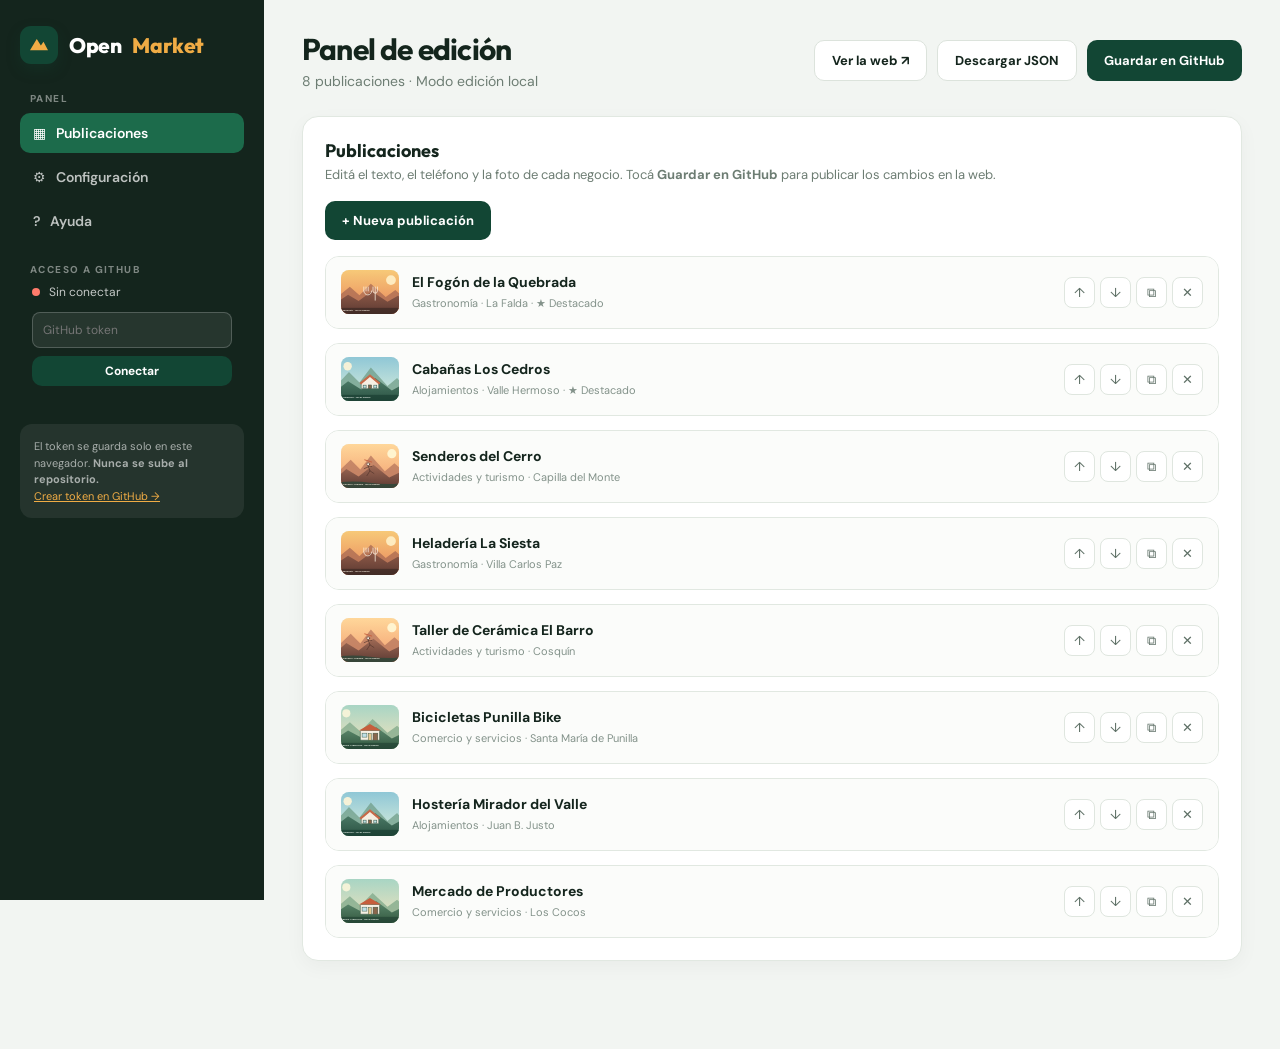
==== admin/index.html @ 12c9af03 "Open Market: sitio público y panel de edición" ====
<!doctype html>
<html lang="es">
<head>
  <meta charset="utf-8">
  <meta name="viewport" content="width=device-width, initial-scale=1">
  <meta name="robots" content="noindex, nofollow">
  <title>Administrar · Open Market</title>
  <link rel="icon" href="data:image/svg+xml,%3Csvg xmlns='http://www.w3.org/2000/svg' viewBox='0 0 64 64'%3E%3Crect width='64' height='64' rx='16' fill='%23124634'/%3E%3Cpath d='M10 44 26 20l10 14 7-9 11 19z' fill='%23f0ac45'/%3E%3C/svg%3E">
  <link rel="stylesheet" href="../assets/styles.css">
</head>
<body class="admin">
  <div class="admin__layout">
    <aside class="admin__side">
      <div class="brand"><span class="brand__mark"><svg viewBox="0 0 64 64" aria-hidden="true"><path d="M8 46 26 16l11 17 7-10 12 23z" fill="#f0ac45"/></svg></span>Open<span>Market</span></div>

      <div class="side-label">Panel</div>
      <nav class="side-nav" id="side-nav">
        <button class="is-active" data-tab="pubs"><span>▦</span><span>Publicaciones</span></button>
        <button data-tab="config"><span>⚙</span><span>Configuración</span></button>
        <button data-tab="help"><span>?</span><span>Ayuda</span></button>
      </nav>

      <div class="side-label">Acceso a GitHub</div>
      <div id="token-state" style="font-size:12px;color:rgba(255,255,255,.75);padding:0 12px">
        <span class="token-dot"></span> Sin conectar
      </div>
      <div style="padding:12px">
        <input id="token-input" type="password" placeholder="GitHub token" autocomplete="off" style="width:100%;border:1px solid rgba(255,255,255,.2);background:rgba(255,255,255,.08);color:#fff;border-radius:8px;padding:9px 10px;font-size:12px;outline:0">
        <button class="btn btn--primary btn--sm" id="token-connect" style="width:100%;justify-content:center;margin-top:8px">Conectar</button>
        <button class="btn btn--ghost btn--sm" id="token-logout" style="width:100%;justify-content:center;margin-top:6px;display:none">Desconectar</button>
      </div>

      <div class="side-note">
        El token se guarda solo en este navegador. <b>Nunca se sube al repositorio.</b><br>
        <a href="https://github.com/settings/tokens/new?scopes=repo&description=Open%20Market%20Admin" target="_blank" rel="noopener">Crear token en GitHub →</a>
      </div>
    </aside>

    <main class="admin__main">
      <div class="admin__top">
        <div>
          <h1>Panel de edición</h1>
          <p id="draft-status">Cargando publicaciones…</p>
        </div>
        <div class="admin__actions">
          <a class="btn btn--ghost" id="view-site" href="../index.html" target="_blank" rel="noopener">Ver la web ↗</a>
          <button class="btn btn--ghost" id="download-json">Descargar JSON</button>
          <button class="btn btn--primary" id="save-github">Guardar en GitHub</button>
        </div>
      </div>

      <div id="alert-zone"></div>

      <!-- PUBLICACIONES -->
      <section id="tab-pubs">
        <div class="panel">
          <h2>Publicaciones</h2>
          <p>Editá el texto, el teléfono y la foto de cada negocio. Tocá <b>Guardar en GitHub</b> para publicar los cambios en la web.</p>
          <div class="admin__actions" style="margin-bottom:16px">
            <button class="btn btn--primary" id="add-pub">+ Nueva publicación</button>
          </div>
          <div class="edit-list" id="edit-list"></div>
        </div>
      </section>

      <!-- CONFIGURACIÓN -->
      <section id="tab-config" style="display:none">
        <div class="panel">
          <h2>Textos y contacto del sitio</h2>
          <p>Estos datos aparecen en el inicio, el pie de página y el botón flotante de WhatsApp.</p>
          <div class="field-grid" id="config-fields">
            <div class="field"><label>Nombre del sitio</label><input data-config="siteName"></div>
            <div class="field"><label>Región / subtitle</label><input data-config="region"></div>
            <div class="field field--full"><label>Título principal</label><input data-config="heroTitle"><small>La palabra "Valle de Punilla" se muestra destacada en color.</small></div>
            <div class="field field--full"><label>Texto de bienvenida</label><textarea data-config="heroText"></textarea></div>
            <div class="field"><label>Título del bloque de contacto</label><input data-config="contactTitle"></div>
            <div class="field"><label>WhatsApp del organizador</label><input data-config="contactPhone"><small>Solo números, con código de área. Ej: 3541123456</small></div>
            <div class="field field--full"><label>Texto del bloque de contacto</label><input data-config="contactText"></div>
            <div class="field field--full"><label>Texto del pie de página</label><input data-config="footerText"></div>
            <div class="field field--full"><label>Rubros (separados por coma)</label><input data-config="categoriesCsv"><small>Definen los filtros que aparecen arriba de las publicaciones.</small></div>
          </div>
          <div class="edit-item__foot"><button class="btn btn--ghost" id="download-config">Descargar config.json</button><button class="btn btn--primary" id="save-config">Guardar configuración en GitHub</button></div>
        </div>
      </section>

      <!-- AYUDA -->
      <section id="tab-help" style="display:none">
        <div class="panel howto">
          <h2>Cómo usar Open Market</h2>
          <p>Pasos para publicar y editar sin Know-how técnico.</p>
          <ol>
            <li>Creá un token de GitHub con permiso <code>repo</code> (marcado arriba a la izquierda) y pegalo en "Conectar".</li>
            <li>En <b>Publicaciones</b>, tocá una existente o presioná <b>+ Nueva publicación</b>.</li>
            <li>Cargá título, rubro, localidad, descripción y <b>teléfono con código de área</b>. Ese número es el que se ve debajo de la foto.</li>
            <li>En <b>Foto</b>, elegí una imagen de tu computadora (se reduce automáticamente) o pegá una URL. Al tocar la foto en la web se abre WhatsApp con ese número.</li>
            <li>Activá <b>Destacado</b> si querés que aparezca primero.</li>
            <li>Presioná <b>Guardar en GitHub</b>. En pocos segundos los cambios se ven en la web pública.</li>
          </ol>
          <div class="alert alert--info">
            <b>Sin token también podés trabajar:</b> los cambios se guardan como borrador en este navegador y podés bajar el archivo con "Descargar JSON". Para publicar, necesitás conectar el token.
          </div>
          <p>La web pública es <b id="help-url">playok24.github.io/open-market</b> y este panel está en <b id="help-admin-url">/admin/</b>.</p>
        </div>
      </section>
    </main>
  </div>

  <div class="statusbar" id="statusbar"></div>
  <script src="../assets/admin.js"></script>
</body>
</html>
---- assets/styles.css ----
@import url('https://fonts.googleapis.com/css2?family=Outfit:wght@400;500;600;700;800&family=DM+Sans:wght@400;500;600;700&display=swap');

:root {
  --ink: #14251d;
  --ink-soft: #4a5b52;
  --green: #124634;
  --green-2: #1c6b4b;
  --green-soft: #e6f0e8;
  --sand: #f8f4ec;
  --paper: #fffdf9;
  --terracotta: #c65e3c;
  --terracotta-dark: #a5482c;
  --sun: #f0ac45;
  --line: #e7e1d5;
  --shadow: 0 18px 45px rgba(20, 37, 29, .09);
  --radius: 18px;
  --font-display: 'Outfit', 'Segoe UI', system-ui, sans-serif;
  --font-body: 'DM Sans', 'Segoe UI', system-ui, sans-serif;
}

* { box-sizing: border-box; }

html { scroll-behavior: smooth; }

body {
  margin: 0;
  background: var(--sand);
  color: var(--ink);
  font-family: var(--font-body);
  -webkit-font-smoothing: antialiased;
}

a { color: inherit; text-decoration: none; }
img { max-width: 100%; display: block; }
button, input, textarea, select { font: inherit; }
button { cursor: pointer; }

.wrap { width: min(1180px, calc(100% - 40px)); margin: 0 auto; }

/* ---------- Header ---------- */
.site-header {
  position: sticky;
  top: 0;
  z-index: 50;
  background: rgba(248, 244, 236, .88);
  backdrop-filter: blur(14px);
  border-bottom: 1px solid rgba(20, 37, 29, .07);
}

.site-header .wrap {
  height: 74px;
  display: flex;
  align-items: center;
  justify-content: space-between;
  gap: 20px;
}

.brand { display: flex; align-items: center; gap: 11px; font-family: var(--font-display); font-weight: 800; font-size: 21px; letter-spacing: -.4px; }
.brand__mark { width: 38px; height: 38px; border-radius: 11px; background: var(--green); display: grid; place-items: center; box-shadow: 0 6px 14px rgba(18,70,52,.25); }
.brand__mark svg { width: 24px; height: 24px; }
.brand span { color: var(--terracotta); }

.nav { display: flex; align-items: center; gap: 26px; font-size: 14px; font-weight: 600; color: var(--ink-soft); }
.nav a:hover { color: var(--green); }
.nav__admin { display: inline-flex; align-items: center; gap: 7px; padding: 9px 15px; border: 1px solid var(--line); border-radius: 999px; background: var(--paper); color: var(--ink); }
.nav__admin:hover { border-color: var(--green-2); color: var(--green); }

/* ---------- Hero ---------- */
.hero { position: relative; overflow: hidden; background: linear-gradient(155deg, #103d2d 0%, #16563c 52%, #1e6b49 100%); color: #fff; }
.hero::after {
  content: '';
  position: absolute;
  inset: auto 0 0 0;
  height: 140px;
  background: url("data:image/svg+xml,%3Csvg xmlns='http://www.w3.org/2000/svg' viewBox='0 0 1440 160' preserveAspectRatio='none'%3E%3Cpath fill='%23f8f4ec' d='M0 122 150 66l112 44 154-78 128 74 140-60 168 82 130-48 158 54 130-70 170 72v24H0z'/%3E%3C/svg%3E") bottom center / 100% 100% no-repeat;
  opacity: .96;
}
.hero__glow { position: absolute; width: 560px; height: 560px; border-radius: 50%; right: -120px; top: -260px; background: radial-gradient(circle, rgba(240,172,69,.32), transparent 66%); }
.hero .wrap { position: relative; z-index: 2; padding: 76px 0 132px; }

.eyebrow { display: inline-flex; align-items: center; gap: 9px; padding: 7px 14px; border-radius: 999px; background: rgba(255,255,255,.12); border: 1px solid rgba(255,255,255,.22); font-size: 12px; font-weight: 700; letter-spacing: 1.1px; text-transform: uppercase; }
.eyebrow i { width: 7px; height: 7px; border-radius: 50%; background: var(--sun); box-shadow: 0 0 0 4px rgba(240,172,69,.2); }

.hero h1 { font-family: var(--font-display); font-size: clamp(38px, 5.6vw, 68px); line-height: 1.03; letter-spacing: -2px; margin: 22px 0 16px; max-width: 800px; font-weight: 800; }
.hero h1 em { font-style: normal; color: var(--sun); }
.hero p { max-width: 620px; font-size: 17px; line-height: 1.65; color: rgba(255,255,255,.82); margin: 0 0 30px; }

.searchbar { display: flex; align-items: center; gap: 12px; max-width: 620px; background: var(--paper); padding: 8px 8px 8px 20px; border-radius: 16px; box-shadow: 0 20px 40px rgba(0,0,0,.18); }
.searchbar svg { flex: none; color: #8a9a90; }
.searchbar input { flex: 1; min-width: 0; border: 0; outline: 0; background: transparent; font-size: 15px; color: var(--ink); }
.searchbar input::placeholder { color: #9aa79f; }
.searchbar button { border: 0; background: var(--terracotta); color: #fff; font-weight: 700; padding: 13px 22px; border-radius: 11px; transition: .2s; }
.searchbar button:hover { background: var(--terracotta-dark); }

.hero__meta { display: flex; gap: 28px; margin-top: 26px; flex-wrap: wrap; font-size: 13px; color: rgba(255,255,255,.72); }
.hero__meta b { color: #fff; font-family: var(--font-display); font-size: 17px; }

/* ---------- Stats ---------- */
.stats { background: var(--sand); padding: 8px 0 34px; }
.stats__grid { display: grid; grid-template-columns: repeat(3, 1fr); gap: 16px; margin-top: -54px; position: relative; z-index: 3; }
.stat { background: var(--paper); border: 1px solid var(--line); border-radius: var(--radius); padding: 22px 24px; box-shadow: var(--shadow); display: flex; align-items: center; gap: 15px; }
.stat__icon { width: 44px; height: 44px; flex: none; border-radius: 13px; background: var(--green-soft); color: var(--green); display: grid; place-items: center; }
.stat b { display: block; font-family: var(--font-display); font-size: 21px; line-height: 1.1; }
.stat small { color: var(--ink-soft); font-size: 13px; }

/* ---------- Section ---------- */
.section { padding: 48px 0 80px; }
.section__head { display: flex; align-items: flex-end; justify-content: space-between; gap: 24px; margin-bottom: 26px; flex-wrap: wrap; }
.section__head h2 { font-family: var(--font-display); font-size: clamp(28px, 3.2vw, 40px); letter-spacing: -1px; margin: 6px 0 4px; }
.section__head p { margin: 0; color: var(--ink-soft); font-size: 15px; }
.kicker { color: var(--terracotta); font-weight: 800; font-size: 12px; letter-spacing: 1.4px; text-transform: uppercase; }

.chips { display: flex; flex-wrap: wrap; gap: 9px; margin-bottom: 28px; }
.chip { border: 1px solid var(--line); background: var(--paper); color: var(--ink-soft); padding: 9px 16px; border-radius: 999px; font-size: 13px; font-weight: 600; transition: .18s; }
.chip:hover { border-color: var(--green-2); color: var(--green); }
.chip.is-active { background: var(--green); border-color: var(--green); color: #fff; box-shadow: 0 8px 18px rgba(18,70,52,.2); }
.chip b { opacity: .65; font-weight: 600; margin-left: 4px; }

.grid { display: grid; grid-template-columns: repeat(3, minmax(0, 1fr)); gap: 22px; }

.card { background: var(--paper); border: 1px solid var(--line); border-radius: var(--radius); overflow: hidden; box-shadow: 0 6px 20px rgba(20,37,29,.04); transition: transform .22s, box-shadow .22s; display: flex; flex-direction: column; }
.card:hover { transform: translateY(-5px); box-shadow: var(--shadow); }
.card__photo { position: relative; display: block; aspect-ratio: 16 / 10; overflow: hidden; background: var(--green-soft); }
.card__photo img { width: 100%; height: 100%; object-fit: cover; transition: transform .5s ease; }
.card:hover .card__photo img { transform: scale(1.06); }
.card__photo::after { content: ''; position: absolute; inset: 0; background: linear-gradient(180deg, transparent 45%, rgba(10,25,18,.42)); pointer-events: none; }
.card__badges { position: absolute; z-index: 2; top: 13px; left: 13px; right: 13px; display: flex; justify-content: space-between; gap: 8px; }
.badge { padding: 6px 11px; border-radius: 999px; font-size: 11px; font-weight: 800; letter-spacing: .2px; backdrop-filter: blur(8px); }
.badge--cat { background: rgba(255,255,255,.94); color: var(--green); }
.badge--star { background: var(--sun); color: #3d2a0c; }
.card__hint { position: absolute; z-index: 2; bottom: 14px; left: 14px; color: #fff; font-size: 12px; font-weight: 700; display: flex; align-items: center; gap: 7px; text-shadow: 0 1px 6px rgba(0,0,0,.4); }
.card__hint svg { width: 17px; height: 17px; }

.card__body { padding: 18px 20px 20px; display: flex; flex-direction: column; flex: 1; }
.card__loc { color: var(--terracotta); font-size: 11px; font-weight: 800; letter-spacing: .8px; text-transform: uppercase; }
.card__body h3 { font-family: var(--font-display); font-size: 21px; letter-spacing: -.4px; margin: 6px 0 8px; }
.card__body p { color: var(--ink-soft); font-size: 14px; line-height: 1.55; margin: 0 0 16px; }
.tags { display: flex; flex-wrap: wrap; gap: 6px; margin-top: auto; margin-bottom: 16px; }
.tag { background: var(--green-soft); color: var(--green); border-radius: 7px; padding: 5px 9px; font-size: 11px; font-weight: 700; }

.card__contact { border-top: 1px dashed var(--line); padding-top: 14px; display: flex; align-items: center; justify-content: space-between; gap: 10px; }
.phone { display: flex; align-items: center; gap: 9px; min-width: 0; }
.phone__icon { width: 34px; height: 34px; flex: none; border-radius: 10px; background: #e7f7ee; color: #12803f; display: grid; place-items: center; }
.phone small { display: block; font-size: 10px; color: #8a9a90; text-transform: uppercase; letter-spacing: .7px; font-weight: 700; }
.phone b { font-size: 15px; font-family: var(--font-display); letter-spacing: .2px; }
.card__wa { display: inline-flex; align-items: center; justify-content: center; gap: 7px; background: #25D366; color: #06351b; font-weight: 800; font-size: 12px; padding: 10px 13px; border-radius: 10px; white-space: nowrap; transition: .2s; }
.card__wa:hover { background: #1fbe5b; transform: translateY(-1px); }
.card__wa svg { width: 16px; height: 16px; }

.empty { grid-column: 1 / -1; text-align: center; padding: 70px 20px; background: var(--paper); border: 1px dashed var(--line); border-radius: var(--radius); }
.empty h3 { font-family: var(--font-display); font-size: 22px; margin: 12px 0 6px; }
.empty p { color: var(--ink-soft); margin: 0; }

/* ---------- CTA ---------- */
.cta { margin: 0 0 80px; }
.cta__inner { background: linear-gradient(120deg, #173f31, #1b6b49); color: #fff; border-radius: 24px; padding: 44px 48px; display: flex; align-items: center; justify-content: space-between; gap: 30px; flex-wrap: wrap; position: relative; overflow: hidden; }
.cta__inner::after { content: ''; position: absolute; right: -60px; top: -90px; width: 300px; height: 300px; border-radius: 50%; background: rgba(240,172,69,.14); }
.cta h2 { font-family: var(--font-display); font-size: 30px; letter-spacing: -.7px; margin: 0 0 8px; }
.cta p { margin: 0; color: rgba(255,255,255,.78); }
.cta__btn { position: relative; z-index: 2; display: inline-flex; align-items: center; gap: 10px; background: var(--sun); color: #3d2a0c; padding: 14px 22px; border-radius: 12px; font-weight: 800; }
.cta__btn:hover { background: #f7bc60; }

/* ---------- Footer ---------- */
.site-footer { background: var(--ink); color: rgba(255,255,255,.7); padding: 40px 0 26px; font-size: 13px; }
.site-footer .wrap { display: flex; justify-content: space-between; align-items: center; gap: 20px; flex-wrap: wrap; }
.site-footer .brand { color: #fff; }
.site-footer strong { color: #fff; }
.site-footer a { text-decoration: underline; text-underline-offset: 3px; }

.fab-wa { position: fixed; right: 22px; bottom: 22px; z-index: 60; width: 54px; height: 54px; border-radius: 50%; background: #25D366; display: grid; place-items: center; box-shadow: 0 12px 28px rgba(0,0,0,.24); transition: .2s; }
.fab-wa:hover { transform: scale(1.07); }
.fab-wa svg { width: 27px; height: 27px; }

/* ---------- Admin ---------- */
.admin { min-height: 100vh; background: #f2f5f2; }
.admin__layout { display: grid; grid-template-columns: 264px 1fr; min-height: 100vh; }
.admin__side { background: var(--ink); color: #fff; padding: 26px 20px; position: sticky; top: 0; height: 100vh; overflow-y: auto; }
.admin__side .brand { color: #fff; margin-bottom: 28px; }
.admin__side .brand span { color: var(--sun); }
.side-label { font-size: 10px; letter-spacing: 1.4px; text-transform: uppercase; color: rgba(255,255,255,.45); font-weight: 800; margin: 22px 0 8px 10px; }
.side-nav { display: grid; gap: 4px; }
.side-nav button { border: 0; background: transparent; color: rgba(255,255,255,.72); text-align: left; padding: 11px 13px; border-radius: 10px; font-weight: 600; font-size: 14px; display: flex; gap: 10px; align-items: center; }
.side-nav button:hover { background: rgba(255,255,255,.08); color: #fff; }
.side-nav button.is-active { background: var(--green-2); color: #fff; }
.side-note { margin-top: 26px; padding: 14px; border-radius: 12px; background: rgba(255,255,255,.07); font-size: 11px; line-height: 1.5; color: rgba(255,255,255,.6); }
.side-note a { color: var(--sun); text-decoration: underline; }
.token-dot { display: inline-block; width: 8px; height: 8px; border-radius: 50%; background: #ff7b6b; margin-right: 6px; }
.token-dot.ok { background: #35d07f; box-shadow: 0 0 0 3px rgba(53,208,127,.16); }

.admin__main { padding: 30px 38px 70px; max-width: 1240px; }
.admin__top { display: flex; align-items: center; justify-content: space-between; gap: 16px; flex-wrap: wrap; margin-bottom: 26px; }
.admin__top h1 { font-family: var(--font-display); font-size: 30px; letter-spacing: -.8px; margin: 0 0 4px; }
.admin__top p { margin: 0; color: #6d7d73; font-size: 14px; }
.admin__actions { display: flex; gap: 10px; flex-wrap: wrap; }

.btn { border: 0; border-radius: 10px; padding: 11px 17px; font-weight: 700; font-size: 13px; display: inline-flex; align-items: center; gap: 8px; transition: .18s; }
.btn--primary { background: var(--green); color: #fff; }
.btn--primary:hover { background: var(--green-2); }
.btn--ghost { background: #fff; color: var(--ink); border: 1px solid #dce3dc; }
.btn--ghost:hover { border-color: var(--green-2); color: var(--green); }
.btn--danger { background: #fff0ed; color: #b93d28; }
.btn--danger:hover { background: #ffe1db; }
.btn--sm { padding: 7px 11px; font-size: 12px; }
.btn:disabled { opacity: .55; cursor: not-allowed; }

.panel { background: #fff; border: 1px solid #e1e8e1; border-radius: 16px; padding: 22px; margin-bottom: 18px; box-shadow: 0 6px 20px rgba(20,37,29,.04); }
.panel h2 { font-family: var(--font-display); font-size: 18px; margin: 0 0 4px; }
.panel > p { color: #6d7d73; font-size: 13px; margin: 0 0 18px; }

.field-grid { display: grid; grid-template-columns: repeat(2, minmax(0, 1fr)); gap: 14px; }
.field { display: grid; gap: 6px; }
.field--full { grid-column: 1 / -1; }
.field label { font-size: 12px; font-weight: 800; color: #40534a; }
.field input, .field textarea, .field select { width: 100%; border: 1px solid #dbe3db; border-radius: 9px; padding: 10px 12px; background: #fcfdfc; color: var(--ink); outline: 0; font-size: 14px; }
.field input:focus, .field textarea:focus, .field select:focus { border-color: var(--green-2); box-shadow: 0 0 0 3px rgba(28,107,75,.1); }
.field textarea { resize: vertical; min-height: 74px; }
.field small { color: #87968d; font-size: 11px; }

.checkline { display: flex; align-items: center; gap: 9px; font-size: 13px; font-weight: 600; color: #40534a; }
.checkline input { width: 17px; height: 17px; accent-color: var(--green); }

.login-box { max-width: 620px; }
.alert { border-radius: 10px; padding: 12px 14px; font-size: 13px; margin-bottom: 16px; line-height: 1.5; }
.alert--info { background: #eaf3ff; color: #1b4d80; }
.alert--ok { background: #e9f8ef; color: #176c3b; }
.alert--err { background: #fff0ed; color: #a83a25; }

.edit-list { display: grid; gap: 14px; }
.edit-item { border: 1px solid #e1e8e1; border-radius: 14px; overflow: hidden; background: #fff; }
.edit-item__head { display: flex; align-items: center; gap: 13px; padding: 13px 15px; background: #fbfcfa; border-bottom: 1px solid transparent; }
.edit-item.is-open .edit-item__head { border-bottom-color: #e8eee8; }
.edit-item__thumb { width: 58px; height: 44px; border-radius: 8px; object-fit: cover; background: var(--green-soft); flex: none; }
.edit-item__title { flex: 1; min-width: 0; }
.edit-item__title b { display: block; font-size: 14px; white-space: nowrap; overflow: hidden; text-overflow: ellipsis; }
.edit-item__title small { color: #83928a; font-size: 11px; }
.edit-item__tools { display: flex; gap: 5px; }
.icon-btn { border: 1px solid #dfe6df; background: #fff; width: 31px; height: 31px; border-radius: 8px; display: grid; place-items: center; color: #5d6f65; font-size: 13px; }
.icon-btn:hover { border-color: var(--green-2); color: var(--green); }
.icon-btn.danger:hover { border-color: #e0a293; color: #b93d28; background: #fff5f2; }
.edit-item__body { padding: 18px; display: none; }
.edit-item.is-open .edit-item__body { display: block; }
.edit-item__foot { display: flex; justify-content: flex-end; gap: 9px; margin-top: 16px; padding-top: 14px; border-top: 1px solid #edf1ed; }

.photo-preview { width: 100%; max-width: 260px; aspect-ratio: 16/10; object-fit: cover; border-radius: 10px; border: 1px solid var(--line); background: var(--green-soft); margin-bottom: 10px; }
.dropzone { border: 1.5px dashed #b9cdbd; border-radius: 11px; padding: 16px; text-align: center; background: #f9fcf9; font-size: 12px; color: #6d7d73; }
.dropzone input { display: none; }
.dropzone label { font-weight: 800; color: var(--green); cursor: pointer; text-decoration: underline; text-underline-offset: 3px; }

.statusbar { position: fixed; bottom: 18px; right: 18px; z-index: 90; background: var(--ink); color: #fff; padding: 12px 16px; border-radius: 10px; font-size: 12px; box-shadow: var(--shadow); display: none; max-width: 340px; }
.statusbar.show { display: block; }
.statusbar.err { background: #a83a25; }

.spinner { width: 15px; height: 15px; border: 2px solid rgba(255,255,255,.4); border-top-color: #fff; border-radius: 50%; animation: spin .7s linear infinite; display: inline-block; }
@keyframes spin { to { transform: rotate(360deg); } }

.howto { max-width: 820px; }
.howto ol { line-height: 1.9; color: #40534a; font-size: 14px; padding-left: 20px; }
.howto code { background: #eef2ee; padding: 2px 6px; border-radius: 5px; font-size: 12px; }

@media (max-width: 980px) {
  .grid { grid-template-columns: repeat(2, minmax(0, 1fr)); }
  .admin__layout { grid-template-columns: 220px 1fr; }
  .admin__main { padding: 26px 22px 60px; }
}

@media (max-width: 700px) {
  .nav a:not(.nav__admin) { display: none; }
  .hero .wrap { padding: 56px 0 118px; }
  .searchbar { flex-wrap: wrap; padding: 12px; }
  .searchbar input { width: 100%; flex-basis: 100%; padding: 6px 4px; }
  .searchbar button { width: 100%; }
  .stats__grid { grid-template-columns: 1fr; margin-top: -40px; }
  .grid { grid-template-columns: 1fr; }
  .field-grid { grid-template-columns: 1fr; }
  .admin__layout { display: block; }
  .admin__side { position: static; height: auto; }
  .side-nav { grid-template-columns: repeat(3, 1fr); }
  .side-nav button { justify-content: center; font-size: 12px; padding: 10px 6px; text-align: center; }
  .side-nav button svg, .side-nav button span:first-child { display: none; }
  .cta__inner { padding: 30px 24px; }
}
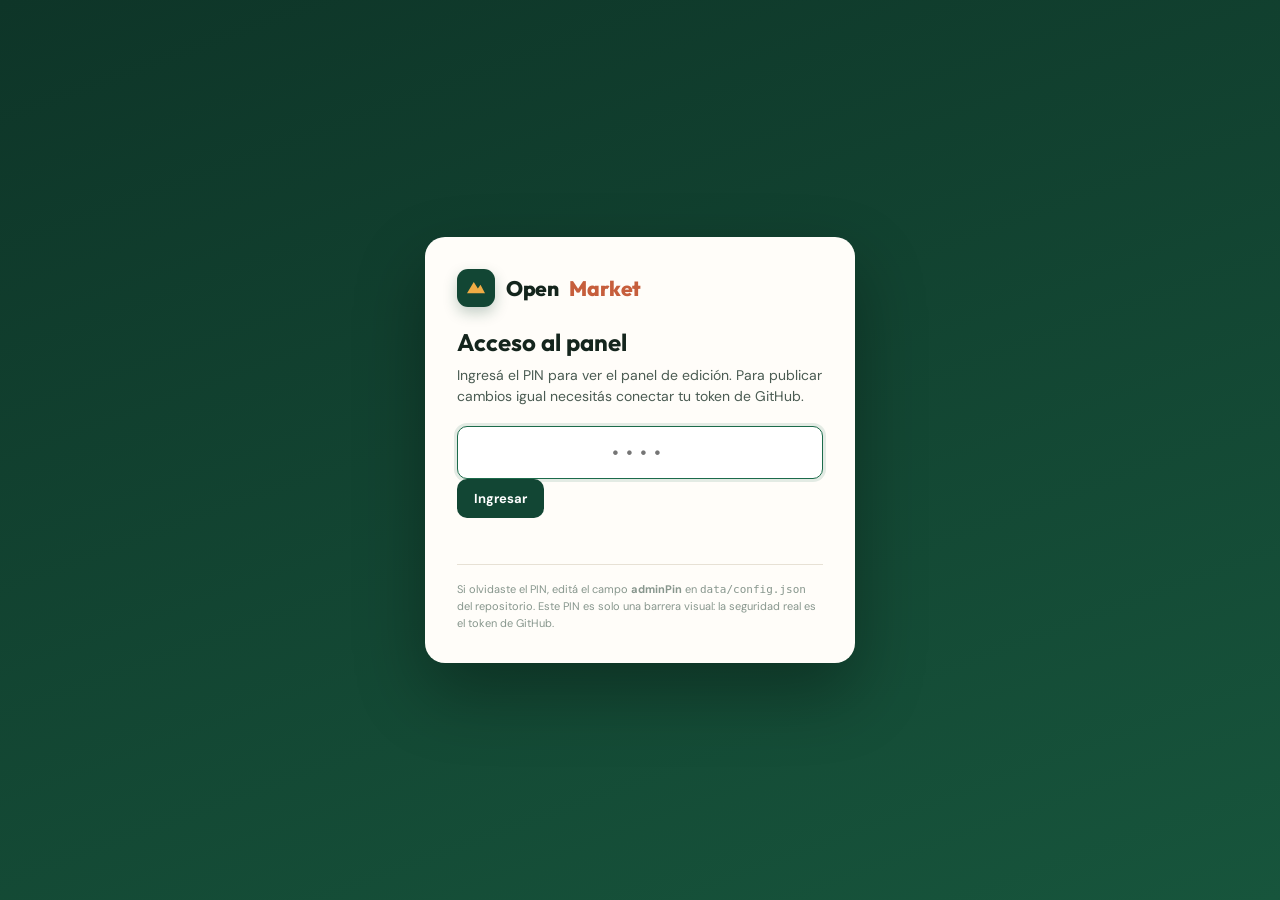
==== commit d3b116a6: "Agregar PIN al panel y flujo de solicitudes aprobables" ====
--- a/admin/index.html
+++ b/admin/index.html
@@ -8,7 +8,19 @@
   <link rel="icon" href="data:image/svg+xml,%3Csvg xmlns='http://www.w3.org/2000/svg' viewBox='0 0 64 64'%3E%3Crect width='64' height='64' rx='16' fill='%23124634'/%3E%3Cpath d='M10 44 26 20l10 14 7-9 11 19z' fill='%23f0ac45'/%3E%3C/svg%3E">
   <link rel="stylesheet" href="../assets/styles.css">
 </head>
-<body class="admin">
+<body class="admin locked">
+  <div id="pin-gate">
+    <div class="pin-card">
+      <div class="brand"><span class="brand__mark"><svg viewBox="0 0 64 64" aria-hidden="true"><path d="M8 46 26 16l11 17 7-10 12 23z" fill="#f0ac45"/></svg></span>Open<span>Market</span></div>
+      <h1>Acceso al panel</h1>
+      <p>Ingresá el PIN para ver el panel de edición. Para publicar cambios igual necesitás conectar tu token de GitHub.</p>
+      <input id="pin-input" type="password" inputmode="numeric" maxlength="8" placeholder="••••" autocomplete="off" aria-label="PIN del panel">
+      <button class="btn btn--primary" id="pin-enter">Ingresar</button>
+      <div class="pin-error" id="pin-error"></div>
+      <div class="pin-help">Si olvidaste el PIN, editá el campo <b>adminPin</b> en <code>data/config.json</code> del repositorio. Este PIN es solo una barrera visual: la seguridad real es el token de GitHub.</div>
+    </div>
+  </div>
+
   <div class="admin__layout">
     <aside class="admin__side">
       <div class="brand"><span class="brand__mark"><svg viewBox="0 0 64 64" aria-hidden="true"><path d="M8 46 26 16l11 17 7-10 12 23z" fill="#f0ac45"/></svg></span>Open<span>Market</span></div>
@@ -16,6 +28,7 @@
       <div class="side-label">Panel</div>
       <nav class="side-nav" id="side-nav">
         <button class="is-active" data-tab="pubs"><span>▦</span><span>Publicaciones</span></button>
+        <button data-tab="pending"><span>⇩</span><span>Solicitudes</span><span class="nav-badge" id="pending-count" style="display:none">0</span></button>
         <button data-tab="config"><span>⚙</span><span>Configuración</span></button>
         <button data-tab="help"><span>?</span><span>Ayuda</span></button>
       </nav>
@@ -34,6 +47,7 @@
         El token se guarda solo en este navegador. <b>Nunca se sube al repositorio.</b><br>
         <a href="https://github.com/settings/tokens/new?scopes=repo&description=Open%20Market%20Admin" target="_blank" rel="noopener">Crear token en GitHub →</a>
       </div>
+      <button class="btn btn--ghost btn--sm side-lock" id="lock-admin">🔒 Bloquear panel</button>
     </aside>
 
     <main class="admin__main">
@@ -63,6 +77,22 @@
         </div>
       </section>
 
+      <!-- SOLICITUDES -->
+      <section id="tab-pending" style="display:none">
+        <div class="panel">
+          <h2>Solicitudes recibidas</h2>
+          <p>Pegá acá el mensaje que te llegó por WhatsApp y convertilo en una publicación pendiente de aprobación.</p>
+          <div class="field">
+            <label>Mensaje de WhatsApp</label>
+            <textarea id="submission-text" style="min-height:120px" placeholder="SOLICITUD OPEN MARKET · ID: SOL-20261117-AB12&#10;Negocio: ..."></textarea>
+          </div>
+          <div class="admin__actions" style="margin-top:12px">
+            <button class="btn btn--primary" id="parse-submission">Convertir en solicitud</button>
+          </div>
+          <div class="edit-list" id="pending-list" style="margin-top:20px"></div>
+        </div>
+      </section>
+
       <!-- CONFIGURACIÓN -->
       <section id="tab-config" style="display:none">
         <div class="panel">
@@ -70,6 +100,7 @@
           <p>Estos datos aparecen en el inicio, el pie de página y el botón flotante de WhatsApp.</p>
           <div class="field-grid" id="config-fields">
             <div class="field"><label>Nombre del sitio</label><input data-config="siteName"></div>
+            <div class="field"><label>PIN de acceso al panel</label><input data-config="adminPin" inputmode="numeric" maxlength="8" placeholder="1978"><small>Barrera visual; no reemplaza al token de GitHub.</small></div>
             <div class="field"><label>Región / subtitle</label><input data-config="region"></div>
             <div class="field field--full"><label>Título principal</label><input data-config="heroTitle"><small>La palabra "Valle de Punilla" se muestra destacada en color.</small></div>
             <div class="field field--full"><label>Texto de bienvenida</label><textarea data-config="heroText"></textarea></div>
@@ -89,12 +120,20 @@
           <h2>Cómo usar Open Market</h2>
           <p>Pasos para publicar y editar sin Know-how técnico.</p>
           <ol>
+            <li>Ingresá el <b>PIN</b> del panel (por defecto <code>1978</code>). Se cambia en <b>Configuración</b>.</li>
             <li>Creá un token de GitHub con permiso <code>repo</code> (marcado arriba a la izquierda) y pegalo en "Conectar".</li>
             <li>En <b>Publicaciones</b>, tocá una existente o presioná <b>+ Nueva publicación</b>.</li>
             <li>Cargá título, rubro, localidad, descripción y <b>teléfono con código de área</b>. Ese número es el que se ve debajo de la foto.</li>
             <li>En <b>Foto</b>, elegí una imagen de tu computadora (se reduce automáticamente) o pegá una URL. Al tocar la foto en la web se abre WhatsApp con ese número.</li>
             <li>Activá <b>Destacado</b> si querés que aparezca primero.</li>
             <li>Presioná <b>Guardar en GitHub</b>. En pocos segundos los cambios se ven en la web pública.</li>
+          </ol>
+          <h2 style="margin-top:26px">Solicitudes de negocios</h2>
+          <ol>
+            <li>El formulario de la web pública envía un mensaje con ID y datos al WhatsApp del organizador.</li>
+            <li>Copiá ese mensaje y pegalo en <b>Solicitudes</b>, tocá <b>Convertir en solicitud</b>.</li>
+            <li>Revisá los datos, corregí lo que haga falta y tocá <b>Aprobar</b>: la publicación pasa a la lista principal.</li>
+            <li>Recordá tocar <b>Guardar en GitHub</b> para que se vea en la web.</li>
           </ol>
           <div class="alert alert--info">
             <b>Sin token también podés trabajar:</b> los cambios se guardan como borrador en este navegador y podés bajar el archivo con "Descargar JSON". Para publicar, necesitás conectar el token.
--- a/assets/styles.css
+++ b/assets/styles.css
@@ -160,6 +160,39 @@
 .cta__btn { position: relative; z-index: 2; display: inline-flex; align-items: center; gap: 10px; background: var(--sun); color: #3d2a0c; padding: 14px 22px; border-radius: 12px; font-weight: 800; }
 .cta__btn:hover { background: #f7bc60; }
 
+/* ---------- Formulario de solicitudes ---------- */
+.submit-section { padding-top: 0; }
+.submit-grid { display: grid; grid-template-columns: minmax(0, 1.5fr) minmax(260px, .8fr); gap: 22px; align-items: start; }
+.panel-form { background: var(--paper); border: 1px solid var(--line); border-radius: var(--radius); padding: 26px; box-shadow: var(--shadow); }
+.panel-form .field-grid { gap: 16px; }
+.submit-actions { display: flex; gap: 10px; flex-wrap: wrap; margin-top: 20px; }
+.form-status { min-height: 18px; margin: 12px 0 0; font-size: 13px; color: var(--green); font-weight: 600; }
+.form-status.err { color: var(--terracotta-dark); }
+.submit-aside { background: linear-gradient(150deg, #124634, #1d6d4b); color: #fff; border-radius: var(--radius); padding: 28px; }
+.submit-aside__icon { width: 46px; height: 46px; border-radius: 13px; background: rgba(255,255,255,.14); display: grid; place-items: center; margin-bottom: 14px; color: var(--sun); }
+.submit-aside h3 { font-family: var(--font-display); font-size: 21px; margin: 0 0 12px; }
+.submit-aside ol { margin: 0; padding-left: 18px; color: rgba(255,255,255,.84); font-size: 14px; line-height: 1.7; }
+.submit-aside__note { margin: 18px 0 0; font-size: 12px; color: rgba(255,255,255,.65); }
+
+/* ---------- PIN de acceso al panel ---------- */
+#pin-gate { position: fixed; inset: 0; z-index: 200; background: linear-gradient(160deg, #0e3528, #17553c); display: flex; align-items: center; justify-content: center; padding: 24px; }
+.admin:not(.locked) #pin-gate { display: none; }
+.admin.locked .admin__layout { display: none; }
+.pin-card { width: min(430px, 100%); background: var(--paper); border-radius: 20px; padding: 32px; box-shadow: 0 30px 70px rgba(0,0,0,.32); }
+.pin-card .brand { color: var(--ink); margin-bottom: 20px; }
+.pin-card .brand span { color: var(--terracotta); }
+.pin-card h1 { font-family: var(--font-display); font-size: 24px; margin: 0 0 8px; }
+.pin-card p { color: var(--ink-soft); font-size: 14px; line-height: 1.55; margin: 0 0 18px; }
+.pin-card input { width: 100%; border: 1px solid #dbe3db; border-radius: 10px; padding: 13px 14px; font-size: 19px; letter-spacing: 7px; text-align: center; outline: 0; }
+.pin-card input:focus { border-color: var(--green-2); box-shadow: 0 0 0 3px rgba(28,107,75,.12); }
+.pin-error { min-height: 18px; color: #b93d28; font-size: 12px; margin-top: 10px; text-align: center; font-weight: 700; }
+.pin-help { margin-top: 18px; padding-top: 16px; border-top: 1px solid var(--line); font-size: 11px; color: #87968d; line-height: 1.5; }
+
+/* ---------- Solicitudes pendientes ---------- */
+.pending-badge { background: #fff4d6; color: #8a5a0a; padding: 4px 8px; border-radius: 6px; font-size: 10px; font-weight: 800; white-space: nowrap; }
+.nav-badge { margin-left: auto; background: var(--sun); color: #3d2a0c; border-radius: 999px; padding: 1px 7px; font-size: 10px; font-weight: 800; }
+.side-lock { margin-top: 10px; width: 100%; justify-content: center; }
+
 /* ---------- Footer ---------- */
 .site-footer { background: var(--ink); color: rgba(255,255,255,.7); padding: 40px 0 26px; font-size: 13px; }
 .site-footer .wrap { display: flex; justify-content: space-between; align-items: center; gap: 20px; flex-wrap: wrap; }
@@ -272,6 +305,7 @@
   .stats__grid { grid-template-columns: 1fr; margin-top: -40px; }
   .grid { grid-template-columns: 1fr; }
   .field-grid { grid-template-columns: 1fr; }
+  .submit-grid { grid-template-columns: 1fr; }
   .admin__layout { display: block; }
   .admin__side { position: static; height: auto; }
   .side-nav { grid-template-columns: repeat(3, 1fr); }
